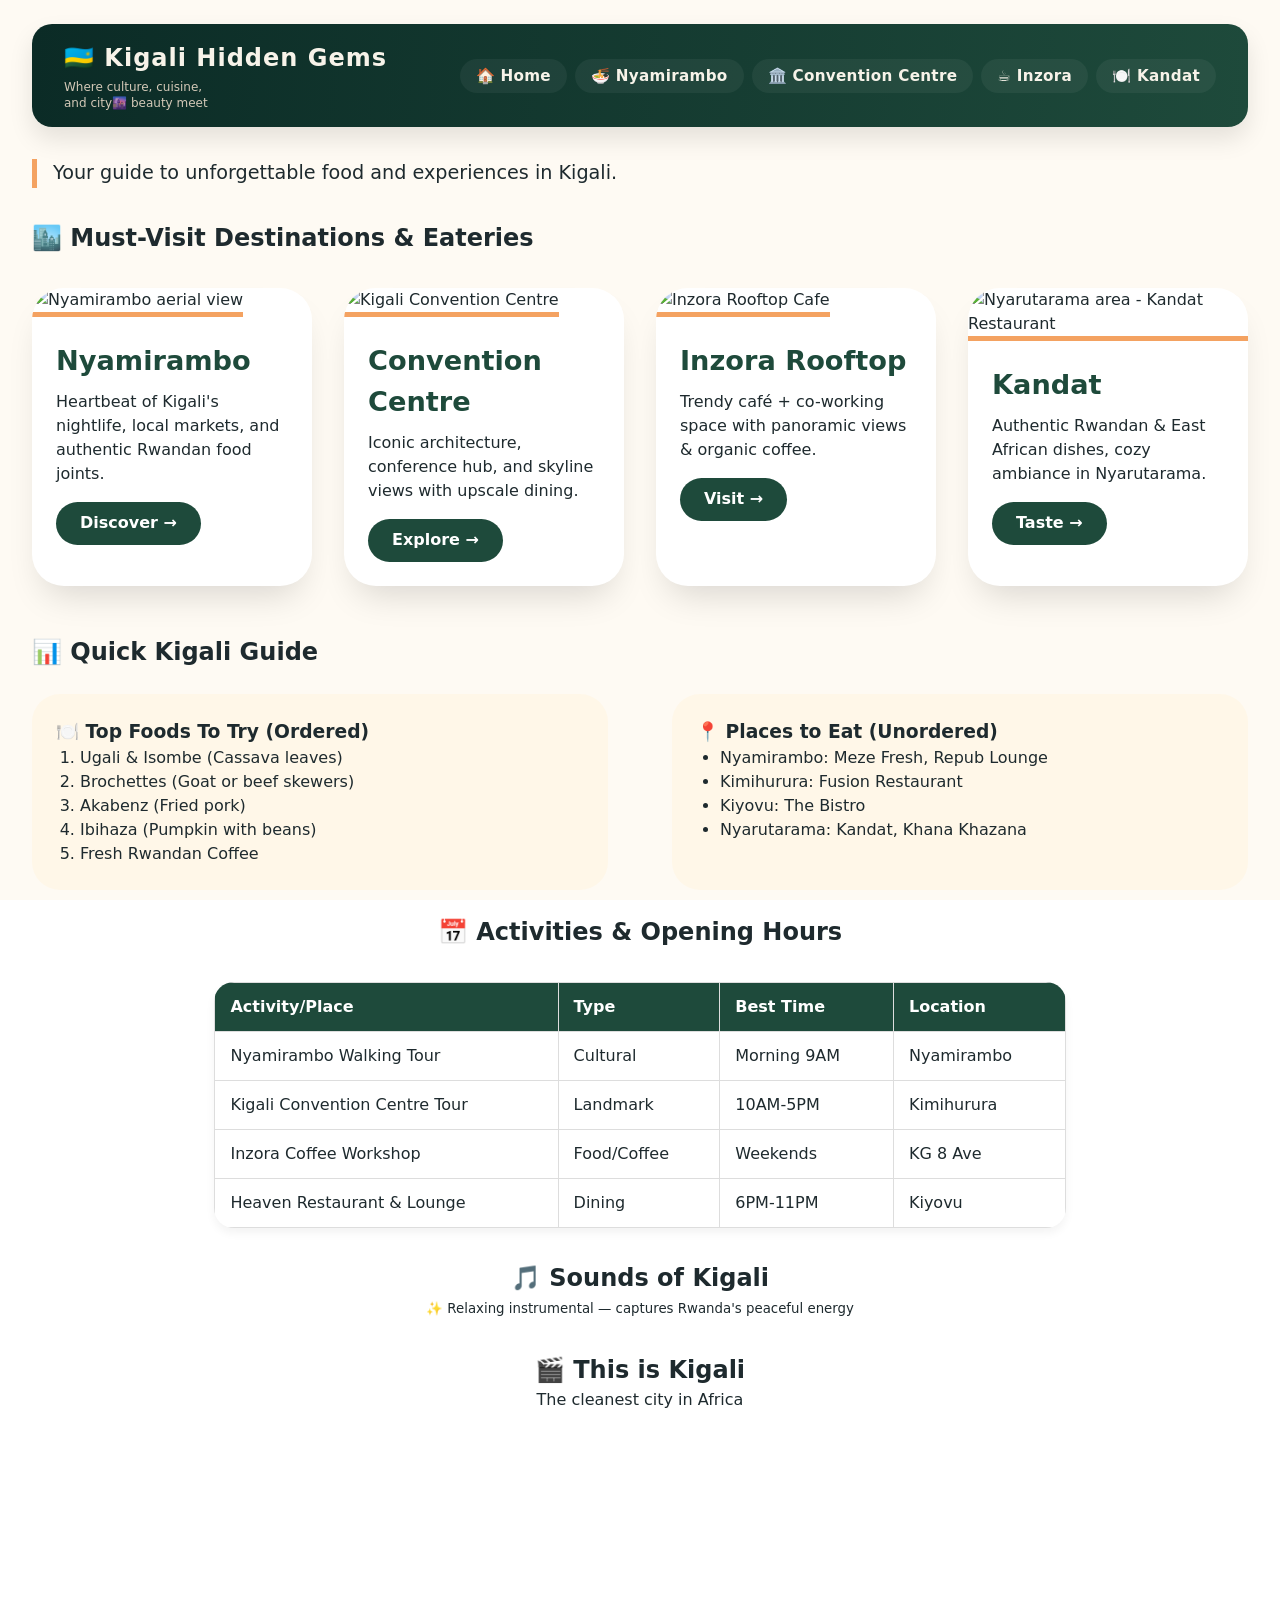
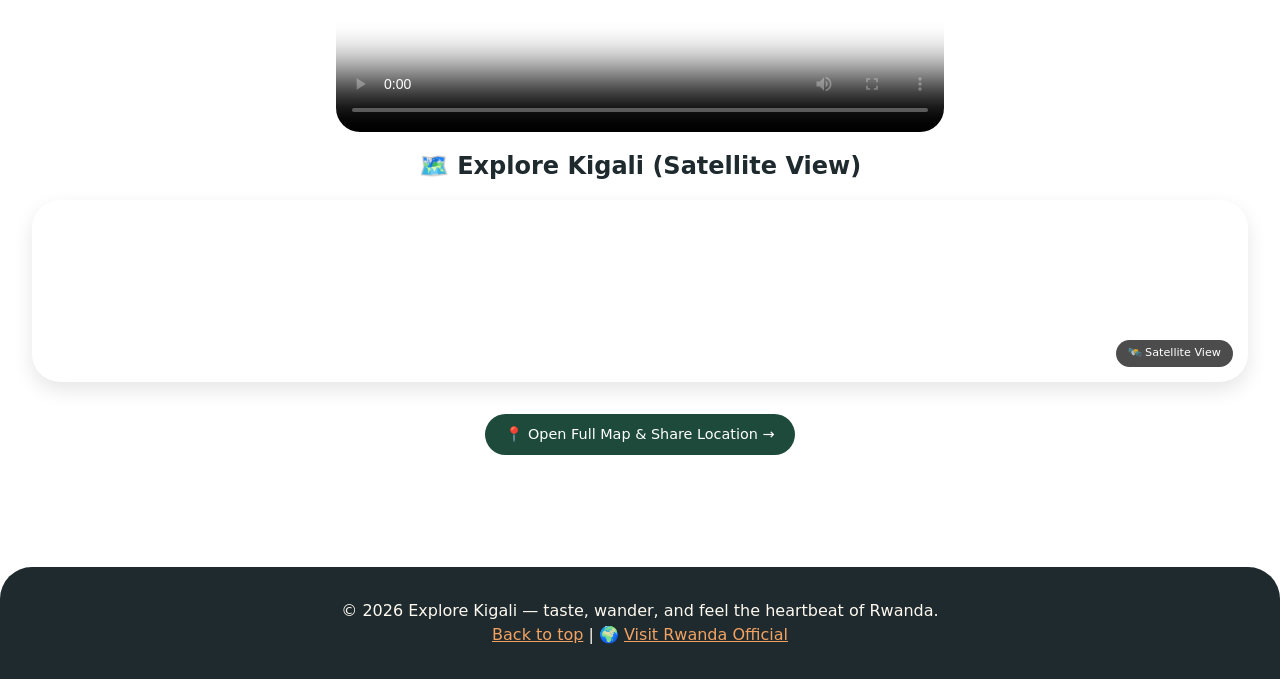
==== html codes/index.html @ eb8c099c "Initial project setup: HTML structure and folders" ====
<!DOCTYPE html>
<html lang="en">
<head>
  <meta charset="UTF-8">
  <meta name="viewport" content="width=device-width, initial-scale=1.0, user-scalable=yes">
  <title>Explore Kigali | Home</title>
  <style>
    * {
      margin: 0;
      padding: 0;
      box-sizing: border-box;
    }

    body {
      font-family: system-ui, 'Segoe UI', 'Poppins', 'Roboto', sans-serif;
      /* === BACKGROUND IMAGE UPDATED === */
      background-image: url('images/Photo by Geoffrey Guillaume on Unsplash.jpg');
      background-size: cover;
      background-position: center center;
      background-attachment: fixed;
      background-repeat: no-repeat;
      color: #1e2a2e;
      line-height: 1.5;
      position: relative;
    }

    /* Semi-transparent overlay for better text readability */
    body::before {
      content: '';
      position: fixed;
      top: 0;
      left: 0;
      width: 100%;
      height: 100%;
      background: rgba(254, 249, 239, 0.75);
      z-index: -1;
    }

    /* Navigation bar - Flexbox layout with left and right sides */
    .nav-rect {
      background: linear-gradient(95deg, #0b2b26, #1e4a3b);
      backdrop-filter: blur(0px);
      padding: 1rem 2rem;
      border-radius: 20px;
      margin: 1.5rem 2rem 2rem 2rem;
      box-shadow: 0 12px 25px rgba(0, 0, 0, 0.1);
      transition: all 0.2s;
      position: relative;
      z-index: 1;
      display: flex;
      flex-wrap: wrap;
      justify-content: space-between;
      align-items: center;
      gap: 1rem;
    }

    /* Left side - Brand and tagline */
    .brand-left {
      flex-shrink: 0;
    }

    .brand-name {
      font-size: 1.5rem;
      font-weight: 700;
      color: #f7f3e9;
      letter-spacing: 1px;
      margin-bottom: 0.25rem;
    }

    .brand-tagline {
      font-size: 0.75rem;
      color: #d4c9b8;
      line-height: 1.3;
    }

    /* Right side - Navigation menu */
    .nav-menu {
      display: flex;
      flex-wrap: wrap;
      justify-content: flex-end;
      gap: 0.5rem;
      list-style: none;
      margin: 0;
      padding: 0;
    }

    .nav-menu li a {
      text-decoration: none;
      font-weight: 600;
      font-size: 0.95rem;
      color: #f7f3e9;
      padding: 0.5rem 1rem;
      border-radius: 40px;
      transition: all 0.3s ease;
      background: rgba(255, 255, 255, 0.05);
      letter-spacing: 0.3px;
      white-space: nowrap;
    }

    .nav-menu li a:hover {
      background-color: #f4a261;
      color: #0b2b26;
      transform: translateY(-2px);
      box-shadow: 0 6px 14px rgba(0, 0, 0, 0.2);
    }

    /* Responsive: Stack on mobile */
    @media (max-width: 900px) {
      .nav-rect {
        flex-direction: column;
        text-align: center;
      }
      .nav-menu {
        justify-content: center;
      }
      .brand-left {
        text-align: center;
      }
    }

    /* main container */
    .container {
      max-width: 1300px;
      margin: 0 auto;
      padding: 0 2rem 3rem 2rem;
      position: relative;
      z-index: 1;
    }

    /* flex/grid for cards layout */
    .grid-destinations {
      display: grid;
      grid-template-columns: repeat(auto-fit, minmax(280px, 1fr));
      gap: 2rem;
      margin-top: 2rem;
      margin-bottom: 3rem;
    }

    .card {
      background: white;
      border-radius: 32px;
      overflow: hidden;
      box-shadow: 0 20px 35px -12px rgba(0, 0, 0, 0.15);
      transition: transform 0.2s, box-shadow 0.2s;
    }

    .card:hover {
      transform: translateY(-8px);
      box-shadow: 0 25px 40px -12px rgba(0, 0, 0, 0.25);
    }

    .card-img {
      width: 100%;
      height: 220px;
      object-fit: cover;
      border-bottom: 5px solid #f4a261;
      transition: 0.2s;
    }

    .card-content {
      padding: 1.5rem;
    }

    .card-content h3 {
      font-size: 1.7rem;
      margin-bottom: 0.5rem;
      color: #1e4a3b;
    }

    .btn {
      display: inline-block;
      background: #1e4a3b;
      color: white;
      padding: 0.6rem 1.5rem;
      border-radius: 50px;
      text-decoration: none;
      font-weight: 600;
      margin-top: 1rem;
      transition: 0.2s;
    }

    .btn:hover {
      background: #f4a261;
      color: #0b2b26;
    }

    /* Hide the old standalone h1 */
    .container h1 {
      display: none;
    }

    .subhead {
      font-size: 1.2rem;
      border-left: 5px solid #f4a261;
      padding-left: 1rem;
      margin: 1rem 0 2rem 0;
    }

    /* table styling - CENTERED */
    .info-table {
      width: 70%;
      border-collapse: collapse;
      background: #fff;
      border-radius: 20px;
      overflow: hidden;
      margin: 2rem auto;
      box-shadow: 0 5px 10px rgba(0,0,0,0.05);
    }

    .info-table th, .info-table td {
      border: 1px solid #ddd;
      padding: 12px 15px;
      text-align: left;
    }

    .info-table th {
      background-color: #1e4a3b;
      color: white;
    }

    button {
      background: #1e4a3b;
      color: white;
      border: none;
      padding: 12px 28px;
      border-radius: 40px;
      cursor: pointer;
      font-weight: bold;
    }

    button:hover {
      background: #f4a261;
      color: #0b2b26;
    }

    footer {
      text-align: center;
      margin-top: 4rem;
      padding: 2rem;
      background: #1e2a2e;
      color: #fef9ef;
      border-radius: 32px 32px 0 0;
    }

    /* CENTERED iframe, video, audio */
    iframe, video, audio {
      width: 50%;
      height: 50%;
      border-radius: 24px;
      margin: 1rem auto;
      display: block;
    }

    audio {
      display: block;
    }

    .map-share {
      display: inline-block;
      background: #1e4a3b;
      color: white;
      padding: 10px 20px;
      border-radius: 30px;
      text-decoration: none;
      margin-top: 10px;
      font-size: 0.9rem;
    }

    .map-share:hover {
      background: #f4a261;
      color: #0b2b26;
    }

    iframe {
      display: block;
      margin-left: auto;
      margin-right: auto;
    }

    .map-share {
      text-align: center;
      display: block;
      width: fit-content;
      margin-left: auto;
      margin-right: auto;
    }
  </style>
</head>
<body>

<!-- NAVIGATION BAR WITH BRAND ON LEFT AND MENU ON RIGHT -->
<div class="nav-rect">
  <div class="brand-left">
    <div class="brand-name">🇷🇼 Kigali Hidden Gems</div>
    <div class="brand-tagline">
      Where culture, cuisine, <br>
      and city🌆 beauty meet
    </div>
  </div>
  <ul class="nav-menu">
    <li><a href="index.html">🏠 Home</a></li>
    <li><a href="nyamirambo.html">🍜 Nyamirambo</a></li>
    <li><a href="convention-centre.html">🏛️ Convention Centre</a></li>
    <li><a href="inzora.html">☕ Inzora</a></li>
    <li><a href="kandat.html">🍽️ Kandat</a></li>
  </ul>
</div>

<main class="container">
  <!-- Removed the old h1 since it's now in the navbar -->
  
  <div class="subhead">Your guide to unforgettable food and experiences in Kigali.</div>

  <h2>🏙️ Must-Visit Destinations & Eateries</h2>
  <div class="grid-destinations">
    
    <!-- NYAMIRAMBO CARD -->
    <div class="card">
      <img class="card-img" src="https://c8.alamy.com/comp/ETFFH1/aerial-view-of-streets-and-houses-looking-west-from-nyamirambo-kigali-ETFFH1.jpg" alt="Nyamirambo aerial view">
      <div class="card-content">
        <h3>Nyamirambo</h3>
        <p>Heartbeat of Kigali's nightlife, local markets, and authentic Rwandan food joints.</p>
        <a href="nyamirambo.html" class="btn">Discover →</a>
      </div>
    </div>
    
    <!-- CONVENTION CENTRE CARD -->
    <div class="card">
      <img class="card-img" src="https://www.newtimes.co.rw/uploads/imported_images/files/main/articles/2018/09/21/radisson.jpg" alt="Kigali Convention Centre">
      <div class="card-content">
        <h3>Convention Centre</h3>
        <p>Iconic architecture, conference hub, and skyline views with upscale dining.</p>
        <a href="convention-centre.html" class="btn">Explore →</a>
      </div>
    </div>
    
    <!-- INZORA CARD -->
    <div class="card">
      <img class="card-img" src="https://mindtrip.ai/cdn-cgi/image/format=webp,w=720/https://images.mindtrip.ai/restaurants/ebce/f98d/a417/4c02/a164/d98a/c5c5/c8d5" alt="Inzora Rooftop Cafe">
      <div class="card-content">
        <h3>Inzora Rooftop</h3>
        <p>Trendy café + co-working space with panoramic views & organic coffee.</p>
        <a href="inzora.html" class="btn">Visit →</a>
      </div>
    </div>
    
    <!-- KANDAT CARD -->
    <div class="card">
      <img class="card-img" src="https://live.staticflickr.com/5500/31001188970_b511e9e91e_b.jpg" alt="Nyarutarama area - Kandat Restaurant">
      <div class="card-content">
        <h3>Kandat</h3>
        <p>Authentic Rwandan & East African dishes, cozy ambiance in Nyarutarama.</p>
        <a href="kandat.html" class="btn">Taste →</a>
      </div>
    </div>
  </div>

  <!-- Ordered & Unordered list + Table -->
  <h2>📊 Quick Kigali Guide</h2>
  <div style="display: flex; flex-wrap: wrap; gap: 2rem; justify-content: space-between; margin: 1.5rem 0;">
    <div style="flex:1; background: #fff7e8; padding: 1.5rem; border-radius: 28px;">
      <h3>🍽️ Top Foods To Try (Ordered)</h3>
      <ol style="margin-left: 1.5rem;">
        <li>Ugali & Isombe (Cassava leaves)</li>
        <li>Brochettes (Goat or beef skewers)</li>
        <li>Akabenz (Fried pork)</li>
        <li>Ibihaza (Pumpkin with beans)</li>
        <li>Fresh Rwandan Coffee</li>
      </ol>
    </div>
    <br>
    <div style="flex:1; background: #fff7e8; padding: 1.5rem; border-radius: 28px;">
      <h3>📍 Places to Eat (Unordered)</h3>
      <ul style="margin-left: 1.5rem;">
        <li>Nyamirambo: Meze Fresh, Repub Lounge</li>
        <li>Kimihurura: Fusion Restaurant</li>
        <li>Kiyovu: The Bistro</li>
        <li>Nyarutarama: Kandat, Khana Khazana</li>
      </ul>
    </div>
  </div>

  <!-- TABLE: activities and locations - CENTERED -->
  <h2 style="text-align: center;">📅 Activities & Opening Hours</h2>
  <table class="info-table" style="margin-left: auto; margin-right: auto;">
    <thead>
      <tr><th>Activity/Place</th><th>Type</th><th>Best Time</th><th>Location</th></tr>
    </thead>
    <tbody>
      <tr><td>Nyamirambo Walking Tour</td><td>Cultural</td><td>Morning 9AM</td><td>Nyamirambo</td></tr>
      <tr><td>Kigali Convention Centre Tour</td><td>Landmark</td><td>10AM-5PM</td><td>Kimihurura</td></tr>
      <tr><td>Inzora Coffee Workshop</td><td>Food/Coffee</td><td>Weekends</td><td>KG 8 Ave</td></tr>
      <tr><td>Heaven Restaurant & Lounge</td><td>Dining</td><td>6PM-11PM</td><td>Kiyovu</td></tr>
    </tbody>
  </table>

  <!-- Audio element - CENTERED - UPDATED WITH LOCAL AUDIO FILE -->
  <h2 style="text-align: center;">🎵 Sounds of Kigali</h2>
  <p style="text-align: center;"><small>✨ Relaxing instrumental — captures Rwanda's peaceful energy</small></p>

  <div style="display: flex; justify-content: center;">
    <audio controls style="width: 70%;">
      <source src="audio/audio.mpeg" type="audio/mpeg">
      Your browser does not support audio.
    </audio>
  </div>
  
  <!-- Video element - CENTERED - UPDATED WITH LOCAL VIDEO FILE -->
  <h2 style="text-align: center;">🎬 This is Kigali</h2>
  <p style="text-align: center;">The cleanest city in Africa</p>
  <div style="display: flex; justify-content: center;">
    <video controls width="70%" poster="https://placehold.co/1280x720/2d6a4f/white?text=Kigali+Moments">
      <source src="video/WhatsApp Video 2026-04-25 at 12.54.30 PM.mp4" type="video/mp4">
      Your browser does not support video.
    </video>
  </div>

 <!-- GOOGLE MAP: Kigali Map with SATELLITE imagery -->
<h2 style="text-align: center;">🗺️ Explore Kigali (Satellite View)</h2>
<div style="margin: 1rem 0 2rem; border-radius: 28px; overflow: hidden; box-shadow: 0 8px 20px rgba(0, 0, 0, 0.1); position: relative;">
  <iframe 
    src="https://www.google.com/maps/embed?pb=!1m18!1m12!1m3!1d15956.456789012345!2d30.0618851!3d-1.9440727!2m3!1f0!2f0!3f0!3m2!1i1024!2i768!4f13.1!3m3!1m2!1s0x19dca4258ed8e797%3A0xf32b36a5411d0bc8!2sKigali!5e0!3m2!1sen!2srw!4v1710000000000&t=k" 
    width="100%" 
    height="400" 
    style="border:0; border-radius: 28px;" 
    allowfullscreen="" 
    loading="lazy" 
    referrerpolicy="no-referrer-when-downgrade">
  </iframe>
  <div style="position: absolute; bottom: 15px; right: 15px; background: rgba(0, 0, 0, 0.7); color: white; padding: 5px 12px; border-radius: 20px; font-size: 0.7rem; font-family: system-ui; pointer-events: none; backdrop-filter: blur(4px);">
    🛰️ Satellite View
  </div>
</div>

<!-- Shareable link for Google Map - CENTERED -->
<div style="text-align: center; margin-top: 10px;">
  <a href="https://www.google.com/maps/place/Kigali/@-1.9297706,30.1272444,11z/data=!3m1!4b1!4m6!3m5!1s0x19dca4258ed8e797:0xf32b36a5411d0bc8!8m2!3d-1.9440727!4d30.0618851!16zL20vMGZuaGY?entry=ttu" target="_blank" class="map-share">📍 Open Full Map & Share Location →</a>
</div>
</main>

<footer>
  <p>© 2026 Explore Kigali — taste, wander, and feel the heartbeat of Rwanda.</p>
  <p><a href="#" style="color:#f4a261;">Back to top</a> | 🌍 <a href="https://visitrwanda.com/" target="_blank" style="color:#f4a261;">Visit Rwanda Official</a></p>
</footer>
</body>
</html>
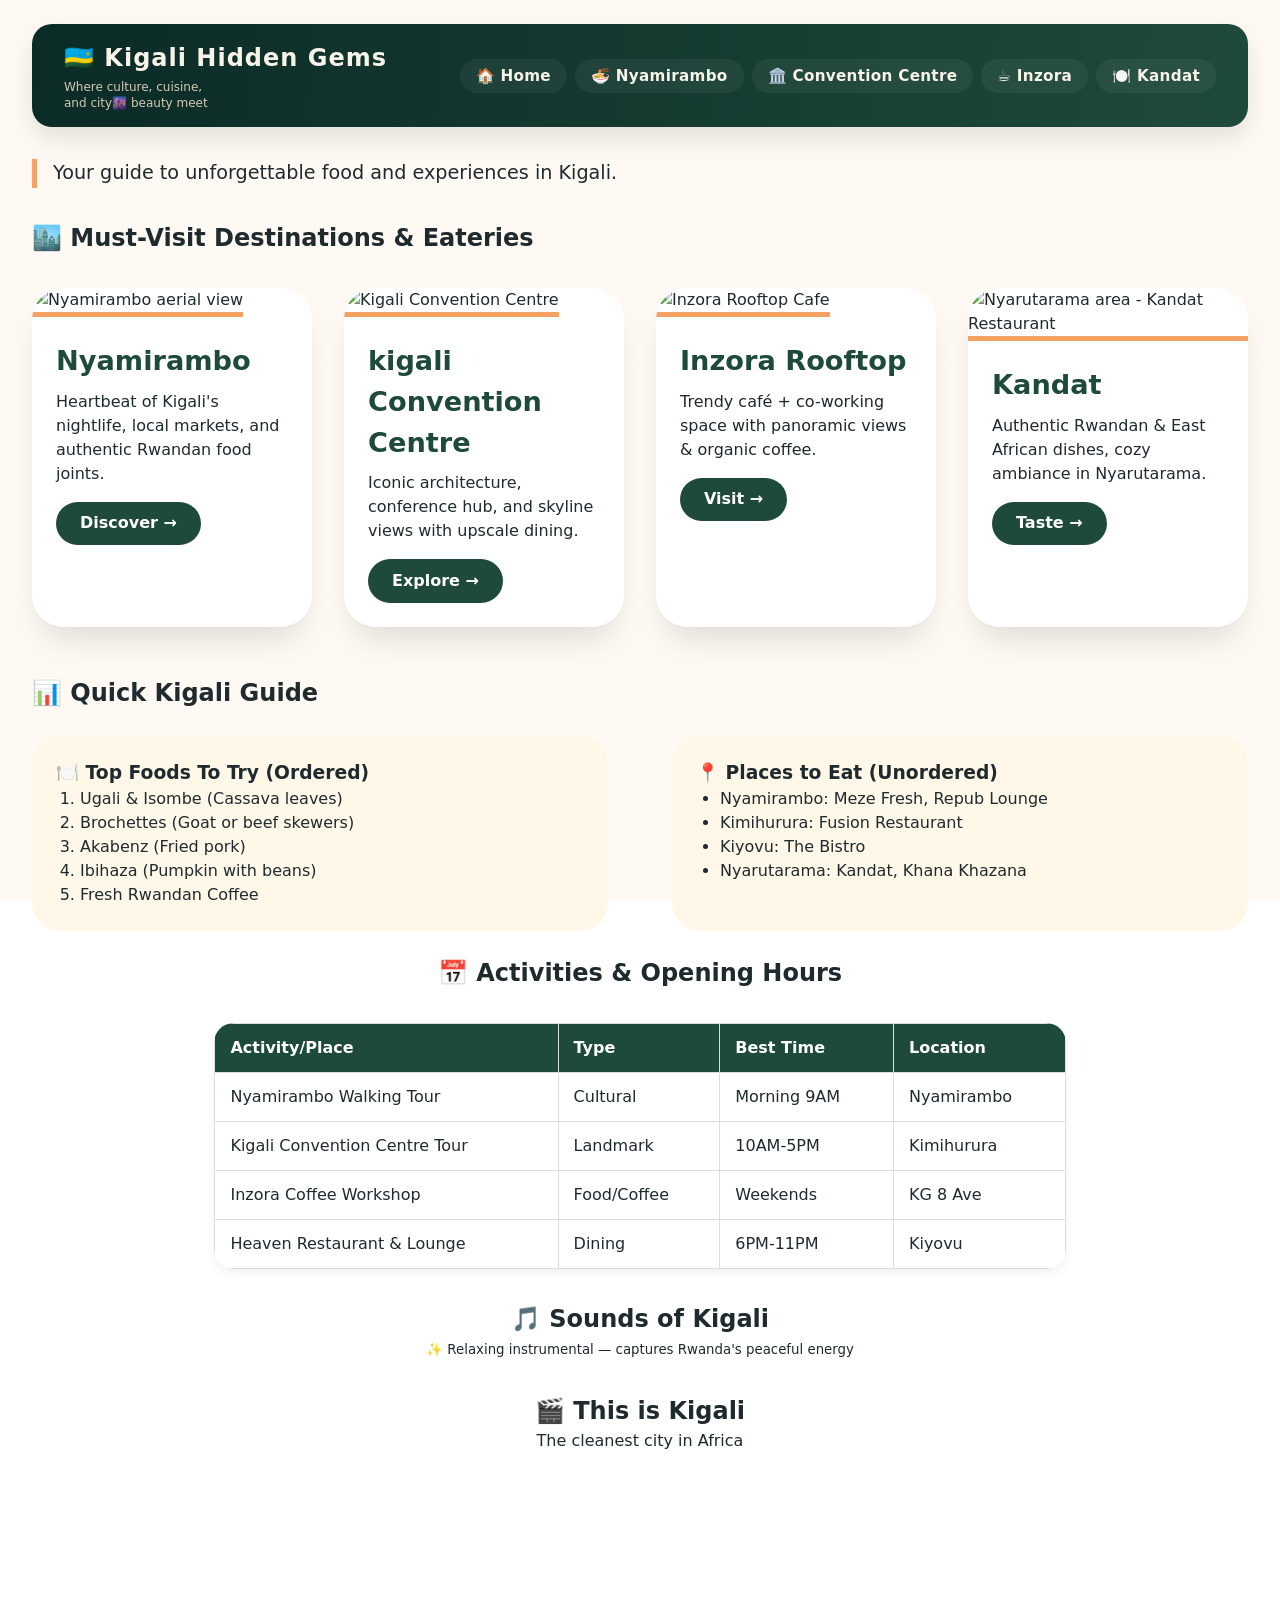
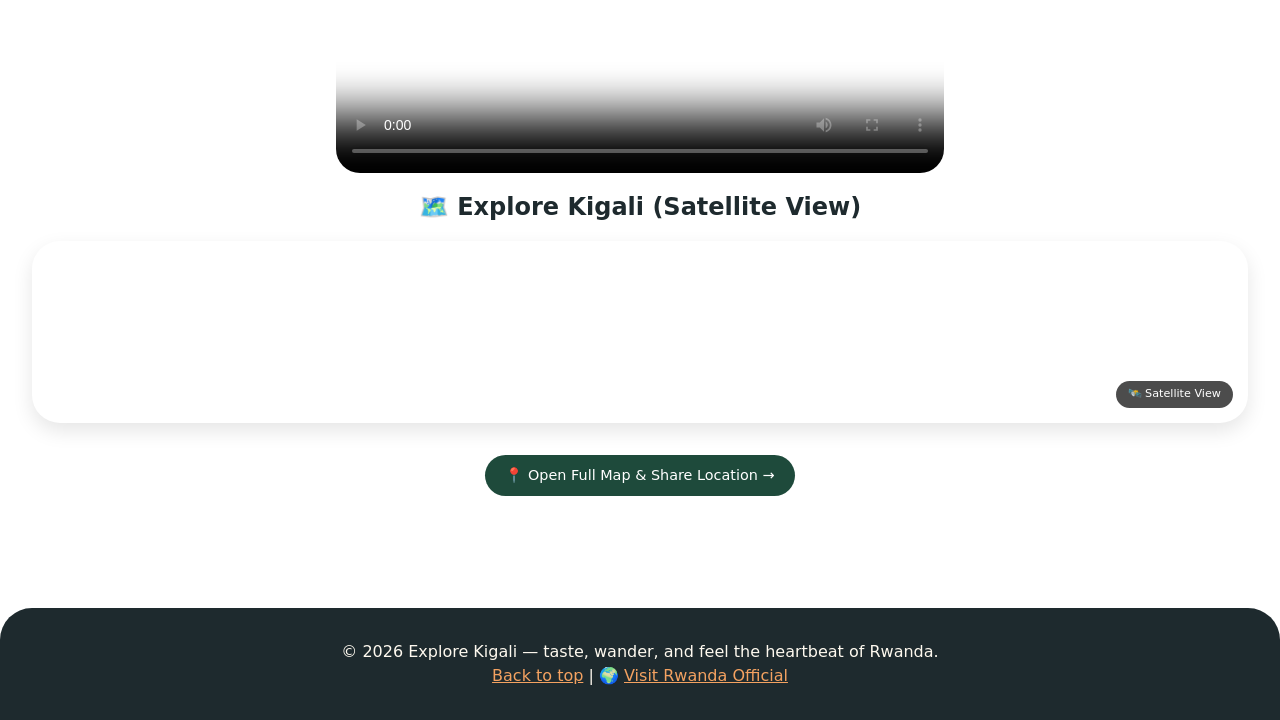
==== commit 030197b5: "(homepage with hero, cards, lists, table, form, map)" ====
--- a/html codes/index.html
+++ b/html codes/index.html
@@ -314,7 +314,7 @@
   <h2>🏙️ Must-Visit Destinations & Eateries</h2>
   <div class="grid-destinations">
     
-    <!-- NYAMIRAMBO CARD -->
+    
     <div class="card">
       <img class="card-img" src="https://c8.alamy.com/comp/ETFFH1/aerial-view-of-streets-and-houses-looking-west-from-nyamirambo-kigali-ETFFH1.jpg" alt="Nyamirambo aerial view">
       <div class="card-content">
@@ -328,7 +328,7 @@
     <div class="card">
       <img class="card-img" src="https://www.newtimes.co.rw/uploads/imported_images/files/main/articles/2018/09/21/radisson.jpg" alt="Kigali Convention Centre">
       <div class="card-content">
-        <h3>Convention Centre</h3>
+        <h3>kigali Convention Centre</h3>
         <p>Iconic architecture, conference hub, and skyline views with upscale dining.</p>
         <a href="convention-centre.html" class="btn">Explore →</a>
       </div>
